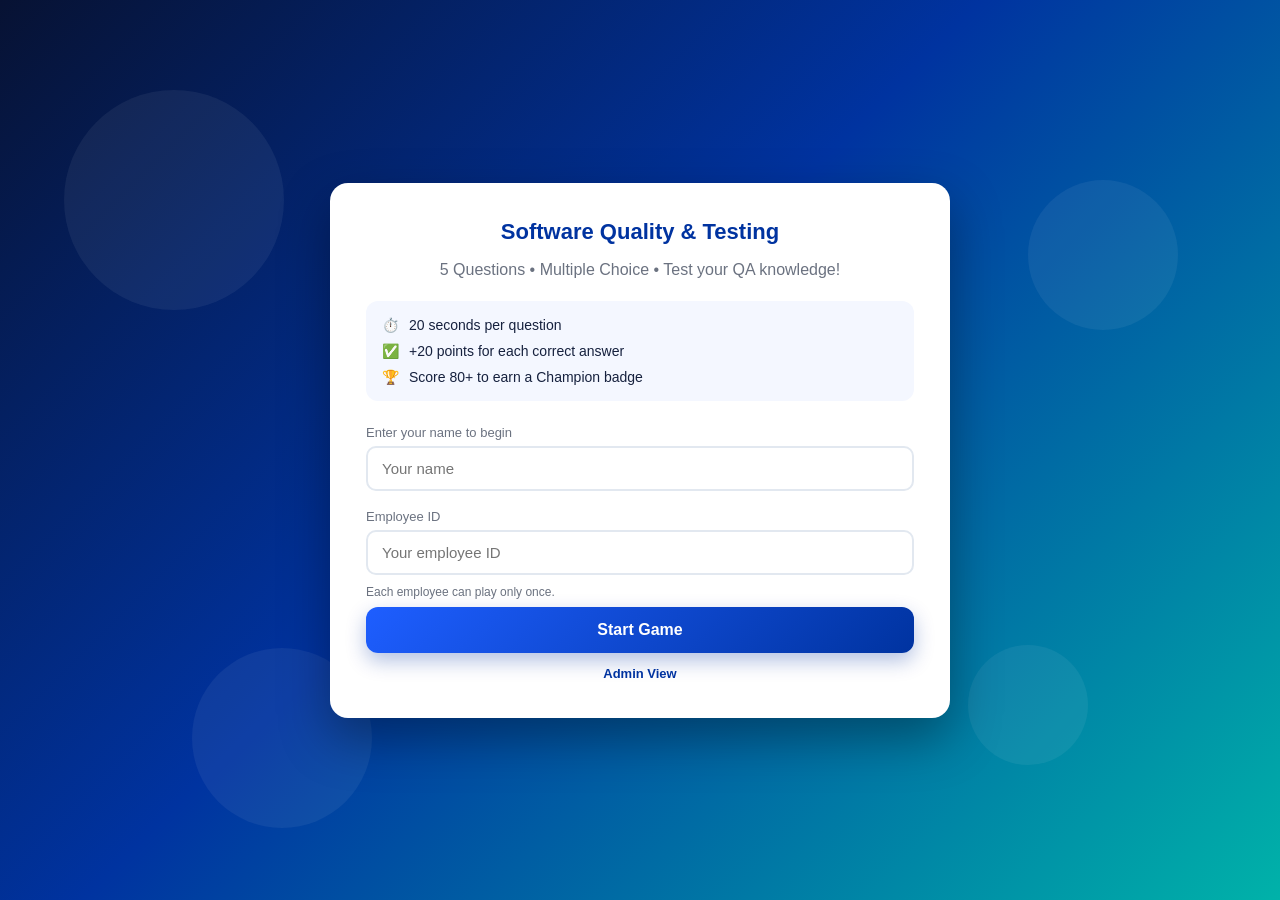
==== Game1_Software_Quality_Testing/index.html @ 06acba02 "Initial commit: software quality quiz" ====
<!DOCTYPE html>
<html lang="en">
<head>
<meta charset="UTF-8">
<meta name="viewport" content="width=device-width, initial-scale=1.0">
<title>Software Quality &amp; Testing Quiz</title>
<link rel="stylesheet" href="style.css?v=admin-only-board-1">
</head>
<body>

  <div class="bg-shapes">
    <span></span><span></span><span></span><span></span>
  </div>

  <!-- START SCREEN -->
  <section id="start-screen" class="screen active">
    <div class="card start-card">
      <h2>Software Quality &amp; Testing</h2>
      <p class="subtitle">5 Questions &bull; Multiple Choice &bull; Test your QA knowledge!</p>
      <div class="rules">
        <div class="rule"><span>⏱️</span> 20 seconds per question</div>
        <div class="rule"><span>✅</span> +20 points for each correct answer</div>
        <div class="rule"><span>🏆</span> Score 80+ to earn a Champion badge</div>
      </div>
      <label class="name-label" for="player-name">Enter your name to begin</label>
      <input type="text" id="player-name" placeholder="Your name" maxlength="30" autocomplete="off">
      <label class="name-label" for="employee-id">Employee ID</label>
      <input type="text" id="employee-id" placeholder="Your employee ID" maxlength="20" autocomplete="off">
      <p class="attempt-note">Each employee can play only once.</p>
      <p id="start-error" class="start-error" role="alert" aria-live="polite"></p>
      <button id="start-btn" class="btn-primary">Start Game</button>
      <button type="button" id="admin-view-btn" class="admin-view-btn">Admin View</button>
    </div>
  </section>

  <div id="admin-modal" class="admin-modal" hidden>
    <div class="admin-dialog" role="dialog" aria-modal="true" aria-labelledby="admin-title">
      <button type="button" id="admin-close-btn" class="admin-close-btn" aria-label="Close Admin View">&times;</button>
      <h2 id="admin-title">Admin View</h2>

      <div id="admin-login" class="admin-login">
        <label for="admin-pin">Enter Admin PIN</label>
        <input type="password" id="admin-pin" inputmode="numeric" maxlength="4" autocomplete="off">
        <p id="admin-error" class="admin-error" role="alert" aria-live="polite"></p>
        <button type="button" id="admin-login-btn" class="btn-primary">Unlock</button>
      </div>

      <div id="admin-content" hidden>
        <div class="admin-content-header">
          <h3>Leaderboard <small>Top 10</small></h3>
          <button type="button" id="admin-lock-btn" class="admin-lock-btn">Lock</button>
        </div>
        <div class="admin-table-wrap">
          <table class="admin-table">
            <thead>
              <tr>
                <th scope="col">Rank</th>
                <th scope="col">Name</th>
                <th scope="col">Employee ID</th>
                <th scope="col">Score</th>
                <th scope="col">Correct</th>
                <th scope="col">Avg Time</th>
              </tr>
            </thead>
            <tbody id="admin-records-list">
              <tr class="admin-empty"><td colspan="6">No leaderboard results yet.</td></tr>
            </tbody>
          </table>
        </div>
      </div>
    </div>
  </div>
  <!-- QUIZ SCREEN -->
  <section id="quiz-screen" class="screen">
    <div class="card quiz-card">
      <div class="quiz-header">
        <div class="progress-info">
          <span id="q-counter">Question 1 / 5</span>
          <div class="progress-bar"><div id="progress-fill"></div></div>
        </div>
        <div class="timer-wrap">
          <svg viewBox="0 0 36 36" class="timer-ring">
            <path class="ring-bg" d="M18 2.0845 a 15.9155 15.9155 0 0 1 0 31.831 a 15.9155 15.9155 0 0 1 0 -31.831"/>
            <path id="ring-progress" class="ring-progress" d="M18 2.0845 a 15.9155 15.9155 0 0 1 0 31.831 a 15.9155 15.9155 0 0 1 0 -31.831"/>
          </svg>
          <span id="timer-text">20</span>
        </div>
        <div class="score-chip">Score: <span id="live-score">0</span></div>
      </div>

      <h3 id="question-text">Question text goes here</h3>

      <div id="options-list" class="options-list"></div>

      <div class="quiz-footer">
        <span id="feedback-text" class="feedback"></span>
        <button id="next-btn" class="btn-primary" disabled>Next</button>
      </div>
    </div>
  </section>

  <!-- RESULT SCREEN -->
  <section id="result-screen" class="screen">
    <div class="card result-card">
      <div id="result-emoji" class="result-emoji">🎉</div>
      <h1 id="result-title">Great job!</h1>
      <p id="result-player"></p>
      <div class="score-circle">
        <span id="final-score">0</span>
        <small>/ 100</small>
      </div>
      <div id="result-badge" class="badge"></div>
      <div class="stats-row">
        <div class="stat"><strong id="stat-correct">0</strong><span>Correct</span></div>
        <div class="stat"><strong id="stat-wrong">0</strong><span>Wrong</span></div>
        <div class="stat"><strong id="stat-time">0s</strong><span>Avg Time</span></div>
      </div>

      <div id="review-list" class="review-list"></div>

      <button id="restart-btn" class="btn-secondary">New Player</button>
    </div>
  </section>

  <script>
    // LEADERBOARD_CLEAR_20260818: clear existing demo/results data once per browser.
    (() => {
      const resetKey = "softwareQualityTestingLeaderboardCleared20260818";
      if (localStorage.getItem(resetKey)) return;
      localStorage.removeItem("softwareQualityTestingLeaderboard");
      localStorage.setItem(resetKey, "true");
    })();
  </script>
  <script src="script.js?v=admin-only-board-1"></script>
</body>
</html>


<!-- node games\serve.js games\Game1_Software_Quality_Testing 8791 -->
<!-- Start-Process "http://localhost:8791/" -->
---- Game1_Software_Quality_Testing/style.css ----
:root {
  --primary: #0033A0;
  --primary-light: #1E5EFF;
  --accent: #00B2A9;
  --success: #22C55E;
  --danger: #EF4444;
  --bg-dark: #071233;
  --card-bg: #ffffff;
  --text-dark: #16213E;
  --text-muted: #6B7280;
  --radius: 18px;
}

* { box-sizing: border-box; }

body {
  margin: 0;
  min-height: 100vh;
  font-family: 'Segoe UI', Roboto, Helvetica, Arial, sans-serif;
  background: linear-gradient(135deg, #071233 0%, #0033A0 45%, #00B2A9 100%);
  display: flex;
  align-items: center;
  justify-content: center;
  position: relative;
  overflow-x: hidden;
  padding: 20px;
}

.bg-shapes { position: fixed; inset: 0; z-index: 0; pointer-events: none; }
.bg-shapes span {
  position: absolute;
  border-radius: 50%;
  background: rgba(255,255,255,0.06);
  animation: float 10s ease-in-out infinite;
}
.bg-shapes span:nth-child(1) { width: 220px; height: 220px; left: 5%; top: 10%; animation-delay: 0s; }
.bg-shapes span:nth-child(2) { width: 150px; height: 150px; right: 8%; top: 20%; animation-delay: 2s; }
.bg-shapes span:nth-child(3) { width: 180px; height: 180px; left: 15%; bottom: 8%; animation-delay: 4s; }
.bg-shapes span:nth-child(4) { width: 120px; height: 120px; right: 15%; bottom: 15%; animation-delay: 6s; }

@keyframes float {
  0%, 100% { transform: translateY(0) scale(1); }
  50% { transform: translateY(-30px) scale(1.08); }
}

.screen { display: none; width: 100%; max-width: 620px; z-index: 1; }
.screen.active { display: block; animation: fadeIn 0.4s ease; }

@keyframes fadeIn {
  from { opacity: 0; transform: translateY(16px); }
  to { opacity: 1; transform: translateY(0); }
}

.card {
  background: var(--card-bg);
  border-radius: var(--radius);
  padding: 36px;
  box-shadow: 0 20px 50px rgba(0,0,0,0.35);
}

/* START SCREEN */
.start-card { text-align: center; }
.start-card h2 { margin: 0 0 6px; color: var(--primary); font-size: 22px; }
.subtitle { color: var(--text-muted); margin-bottom: 22px; }

.rules {
  display: flex;
  flex-direction: column;
  gap: 10px;
  background: #F4F7FF;
  border-radius: 12px;
  padding: 16px;
  margin-bottom: 24px;
  text-align: left;
}
.rule { font-size: 14px; color: var(--text-dark); display: flex; gap: 10px; align-items: center; }

.name-label { display: block; text-align: left; font-size: 13px; color: var(--text-muted); margin-bottom: 6px; }
#player-name,
#employee-id {
  width: 100%;
  padding: 12px 14px;
  border-radius: 10px;
  border: 2px solid #E2E8F0;
  font-size: 15px;
  margin-bottom: 18px;
  outline: none;
  transition: border-color 0.2s;
}
#player-name:focus,
#employee-id:focus { border-color: var(--primary-light); }
#employee-id { margin-bottom: 10px; }
.attempt-note {
  margin: 0 0 8px;
  color: var(--text-muted);
  font-size: 12px;
  text-align: left;
}
.start-error {
  margin: 0 0 12px;
  color: var(--danger);
  font-size: 12px;
  font-weight: 600;
  text-align: left;
}
.start-error:empty { display: none; }

.btn-primary {
  background: linear-gradient(135deg, var(--primary-light), var(--primary));
  color: #fff;
  border: none;
  padding: 14px 28px;
  font-size: 16px;
  font-weight: 600;
  border-radius: 12px;
  cursor: pointer;
  width: 100%;
  transition: transform 0.15s, box-shadow 0.15s;
  box-shadow: 0 8px 20px rgba(0,51,160,0.3);
}
.btn-primary:hover:not(:disabled) { transform: translateY(-2px); box-shadow: 0 12px 24px rgba(0,51,160,0.4); }
.btn-primary:disabled { opacity: 0.5; cursor: not-allowed; box-shadow: none; }

.btn-secondary {
  background: #fff;
  color: var(--primary);
  border: 2px solid var(--primary);
  padding: 12px 24px;
  font-size: 15px;
  font-weight: 600;
  border-radius: 12px;
  cursor: pointer;
  width: 100%;
  margin-top: 18px;
  transition: background 0.15s;
}
.btn-secondary:hover { background: #F0F5FF; }

.admin-view-btn {
  margin-top: 12px;
  border: none;
  background: transparent;
  color: var(--primary);
  font-size: 13px;
  font-weight: 700;
  cursor: pointer;
}
.admin-view-btn:hover { text-decoration: underline; }
.admin-modal[hidden] { display: none; }
.admin-modal {
  position: fixed;
  inset: 0;
  z-index: 20;
  display: flex;
  align-items: center;
  justify-content: center;
  padding: 20px;
  background: rgba(7, 18, 51, 0.75);
}
.admin-dialog {
  position: relative;
  width: min(760px, 100%);
  max-height: 85vh;
  overflow-y: auto;
  border-radius: 16px;
  background: #fff;
  padding: 30px;
  box-shadow: 0 24px 60px rgba(0,0,0,0.4);
  text-align: left;
}
.admin-dialog h2 {
  margin: 0 0 22px;
  color: var(--text-dark);
}
.admin-close-btn {
  position: absolute;
  top: 12px;
  right: 16px;
  border: none;
  background: transparent;
  color: var(--text-muted);
  font-size: 28px;
  cursor: pointer;
}
.admin-login {
  max-width: 360px;
  margin: 0 auto;
}
.admin-login label {
  display: block;
  margin-bottom: 6px;
  color: var(--text-muted);
  font-size: 13px;
}
#admin-pin {
  width: 100%;
  margin-bottom: 10px;
  padding: 12px 14px;
  border: 2px solid #E2E8F0;
  border-radius: 10px;
  outline: none;
  font-size: 18px;
  letter-spacing: 6px;
  text-align: center;
}
#admin-pin:focus { border-color: var(--primary-light); }
.admin-error {
  min-height: 18px;
  margin: 0 0 10px;
  color: var(--danger);
  font-size: 12px;
  font-weight: 600;
}
.admin-content-header {
  display: flex;
  align-items: center;
  justify-content: space-between;
  margin-bottom: 12px;
}
.admin-content-header h3 {
  margin: 0;
  color: var(--text-dark);
}
.admin-content-header h3 small {
  color: var(--text-muted);
  font-size: 12px;
  font-weight: 600;
}
.admin-lock-btn {
  border: 1px solid var(--primary);
  border-radius: 8px;
  background: #fff;
  color: var(--primary);
  padding: 7px 12px;
  font-weight: 700;
  cursor: pointer;
}
.admin-table-wrap {
  overflow-x: auto;
  border: 1px solid #E2E8F0;
  border-radius: 12px;
}
.admin-table {
  width: 100%;
  border-collapse: collapse;
  font-size: 13px;
}
.admin-table th,
.admin-table td {
  padding: 11px 12px;
  border-bottom: 1px solid #E2E8F0;
  text-align: center;
  white-space: nowrap;
}
.admin-table th {
  background: #F4F7FF;
  color: var(--text-muted);
  font-size: 11px;
  text-transform: uppercase;
}
.admin-table th:nth-child(2),
.admin-table td:nth-child(2),
.admin-table th:nth-child(3),
.admin-table td:nth-child(3) { text-align: left; }
.admin-table tbody tr:last-child td { border-bottom: none; }
.admin-empty td {
  padding: 18px;
  color: var(--text-muted);
  text-align: center !important;
}
/* QUIZ SCREEN */
.quiz-header {
  display: flex;
  align-items: center;
  gap: 16px;
  margin-bottom: 24px;
}
.progress-info { flex: 1; }
#q-counter { font-size: 13px; color: var(--text-muted); font-weight: 600; }
.progress-bar { height: 8px; background: #EEF2FF; border-radius: 999px; margin-top: 6px; overflow: hidden; }
#progress-fill { height: 100%; width: 20%; background: linear-gradient(90deg, var(--accent), var(--primary-light)); border-radius: 999px; transition: width 0.4s ease; }

.timer-wrap { position: relative; width: 52px; height: 52px; flex-shrink: 0; }
.timer-ring { width: 52px; height: 52px; transform: rotate(-90deg); }
.ring-bg { fill: none; stroke: #EEF2FF; stroke-width: 3; }
.ring-progress {
  fill: none;
  stroke: var(--accent);
  stroke-width: 3;
  stroke-linecap: round;
  stroke-dasharray: 100 100;
  stroke-dashoffset: 0;
  transition: stroke-dashoffset 1s linear, stroke 0.3s;
}
#timer-text {
  position: absolute; inset: 0;
  display: flex; align-items: center; justify-content: center;
  font-size: 14px; font-weight: 700; color: var(--text-dark);
}

.score-chip {
  background: #F0FFF9;
  color: #047857;
  font-weight: 700;
  font-size: 13px;
  padding: 8px 14px;
  border-radius: 999px;
  white-space: nowrap;
}

#question-text { font-size: 20px; color: var(--text-dark); margin: 0 0 20px; line-height: 1.4; }

.options-list { display: flex; flex-direction: column; gap: 12px; margin-bottom: 20px; }

.option-btn {
  display: flex;
  align-items: center;
  gap: 12px;
  text-align: left;
  padding: 14px 16px;
  border: 2px solid #E2E8F0;
  border-radius: 12px;
  background: #fff;
  font-size: 15px;
  color: var(--text-dark);
  cursor: pointer;
  transition: all 0.15s;
}
.option-btn:hover:not(:disabled) { border-color: var(--primary-light); background: #F7FAFF; transform: translateX(2px); }
.option-btn .opt-letter {
  width: 28px; height: 28px;
  border-radius: 50%;
  background: #EEF2FF;
  color: var(--primary);
  font-weight: 700;
  font-size: 13px;
  display: flex; align-items: center; justify-content: center;
  flex-shrink: 0;
}
.option-btn:disabled { cursor: default; }
.option-btn.correct { border-color: var(--success); background: #F0FDF4; }
.option-btn.correct .opt-letter { background: var(--success); color: #fff; }
.option-btn.wrong { border-color: var(--danger); background: #FEF2F2; }
.option-btn.wrong .opt-letter { background: var(--danger); color: #fff; }

.quiz-footer { display: flex; align-items: center; justify-content: space-between; gap: 12px; }
.feedback { font-size: 14px; font-weight: 600; flex: 1; }
.feedback.correct { color: var(--success); }
.feedback.wrong { color: var(--danger); }
.quiz-footer .btn-primary { width: auto; padding: 12px 26px; }

/* RESULT SCREEN */
.result-card { text-align: center; }
.result-emoji { font-size: 56px; margin-bottom: 6px; }
.result-card h1 { margin: 0 0 4px; color: var(--text-dark); }
#result-player { color: var(--text-muted); margin-bottom: 20px; }

.score-circle {
  width: 140px; height: 140px;
  border-radius: 50%;
  background: linear-gradient(135deg, var(--primary-light), var(--accent));
  color: #fff;
  display: flex; flex-direction: column; align-items: center; justify-content: center;
  margin: 0 auto 16px;
  box-shadow: 0 10px 30px rgba(0,51,160,0.3);
}
#final-score { font-size: 40px; font-weight: 800; }
.score-circle small { font-size: 13px; opacity: 0.85; }

.badge {
  display: inline-block;
  font-size: 13px;
  font-weight: 700;
  padding: 6px 16px;
  border-radius: 999px;
  margin-bottom: 22px;
}
.badge.gold { background: #FEF3C7; color: #92400E; }
.badge.silver { background: #E5E7EB; color: #374151; }
.badge.bronze { background: #FFE4D6; color: #9A3412; }

.stats-row { display: flex; justify-content: space-around; margin-bottom: 20px; }
.stat { display: flex; flex-direction: column; }
.stat strong { font-size: 22px; color: var(--text-dark); }
.stat span { font-size: 12px; color: var(--text-muted); margin-top: 2px; }

.review-list { text-align: left; max-height: 260px; overflow-y: auto; margin-bottom: 6px; padding-right: 4px; }
.review-item {
  border: 1px solid #E2E8F0;
  border-radius: 10px;
  padding: 10px 14px;
  margin-bottom: 8px;
  font-size: 13px;
}
.review-item .rq { font-weight: 600; color: var(--text-dark); margin-bottom: 4px; }
.review-item .ra { color: var(--text-muted); }
.review-item.ok { border-left: 4px solid var(--success); }
.review-item.bad { border-left: 4px solid var(--danger); }

@media (max-width: 480px) {
  .card { padding: 24px; }
  .stats-row { flex-wrap: wrap; gap: 12px; }
}
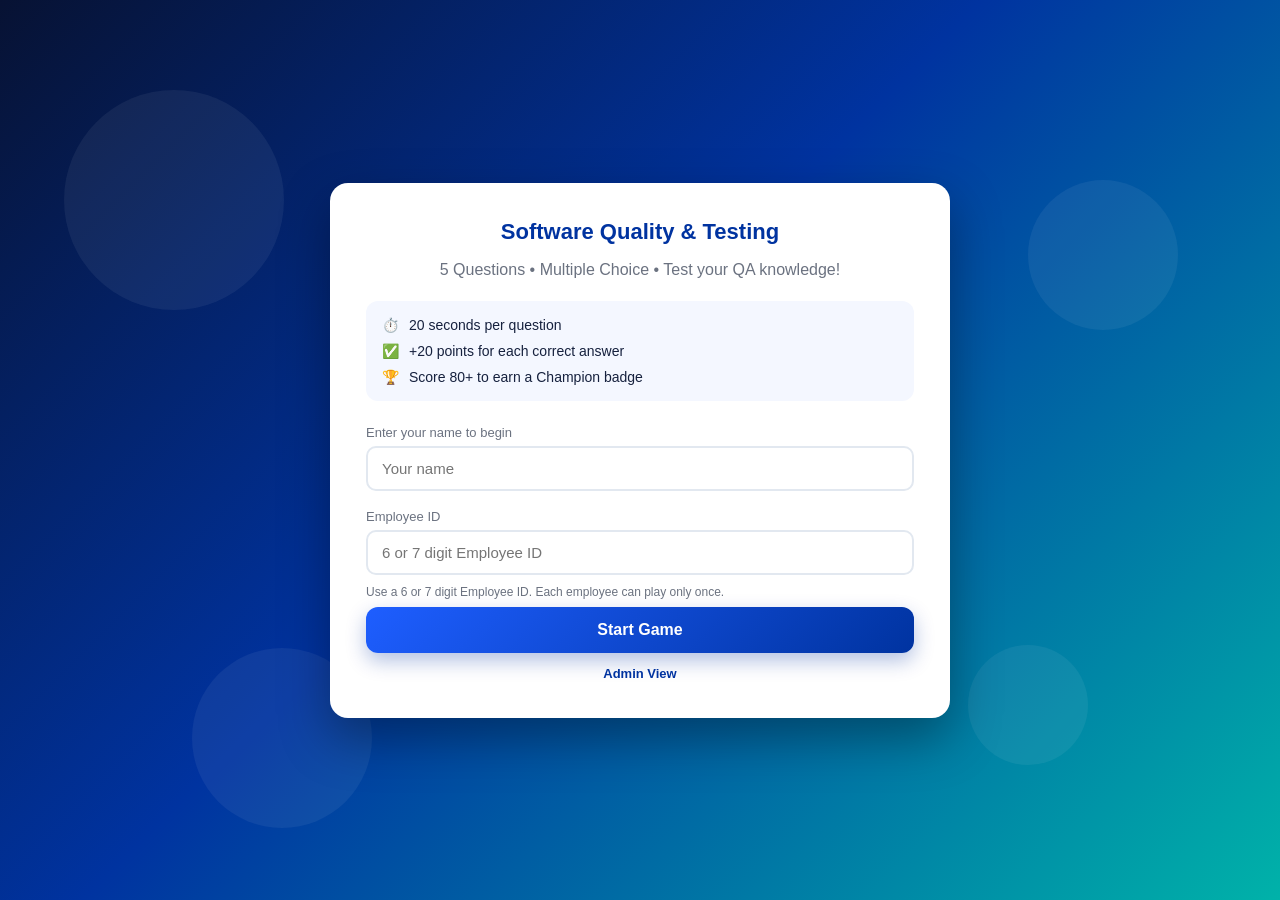
==== commit 85882686: "Validate employee IDs and restore answer emojis" ====
--- a/Game1_Software_Quality_Testing/index.html
+++ b/Game1_Software_Quality_Testing/index.html
@@ -25,8 +25,8 @@
       <label class="name-label" for="player-name">Enter your name to begin</label>
       <input type="text" id="player-name" placeholder="Your name" maxlength="30" autocomplete="off">
       <label class="name-label" for="employee-id">Employee ID</label>
-      <input type="text" id="employee-id" placeholder="Your employee ID" maxlength="20" autocomplete="off">
-      <p class="attempt-note">Each employee can play only once.</p>
+      <input type="text" id="employee-id" placeholder="6 or 7 digit Employee ID" inputmode="numeric" pattern="[0-9]{6,7}" minlength="6" maxlength="7" autocomplete="off" aria-describedby="employee-id-note">
+      <p id="employee-id-note" class="attempt-note">Use a 6 or 7 digit Employee ID. Each employee can play only once.</p>
       <p id="start-error" class="start-error" role="alert" aria-live="polite"></p>
       <button id="start-btn" class="btn-primary">Start Game</button>
       <button type="button" id="admin-view-btn" class="admin-view-btn">Admin View</button>
--- a/Game1_Software_Quality_Testing/style.css
+++ b/Game1_Software_Quality_Testing/style.css
@@ -342,11 +342,22 @@
 .option-btn.correct .opt-letter { background: var(--success); color: #fff; }
 .option-btn.wrong { border-color: var(--danger); background: #FEF2F2; }
 .option-btn.wrong .opt-letter { background: var(--danger); color: #fff; }
+.answer-icon {
+  margin-left: auto;
+  font-family: "Segoe UI Emoji", "Apple Color Emoji", "Noto Color Emoji", sans-serif;
+  font-size: 20px;
+  line-height: 1;
+}
 
 .quiz-footer { display: flex; align-items: center; justify-content: space-between; gap: 12px; }
-.feedback { font-size: 14px; font-weight: 600; flex: 1; }
+.feedback { font-size: 14px; font-weight: 600; flex: 1; display: flex; align-items: center; gap: 7px; }
 .feedback.correct { color: var(--success); }
 .feedback.wrong { color: var(--danger); }
+.feedback-icon {
+  font-family: "Segoe UI Emoji", "Apple Color Emoji", "Noto Color Emoji", sans-serif;
+  font-size: 20px;
+  line-height: 1;
+}
 .quiz-footer .btn-primary { width: auto; padding: 12px 26px; }
 
 /* RESULT SCREEN */
